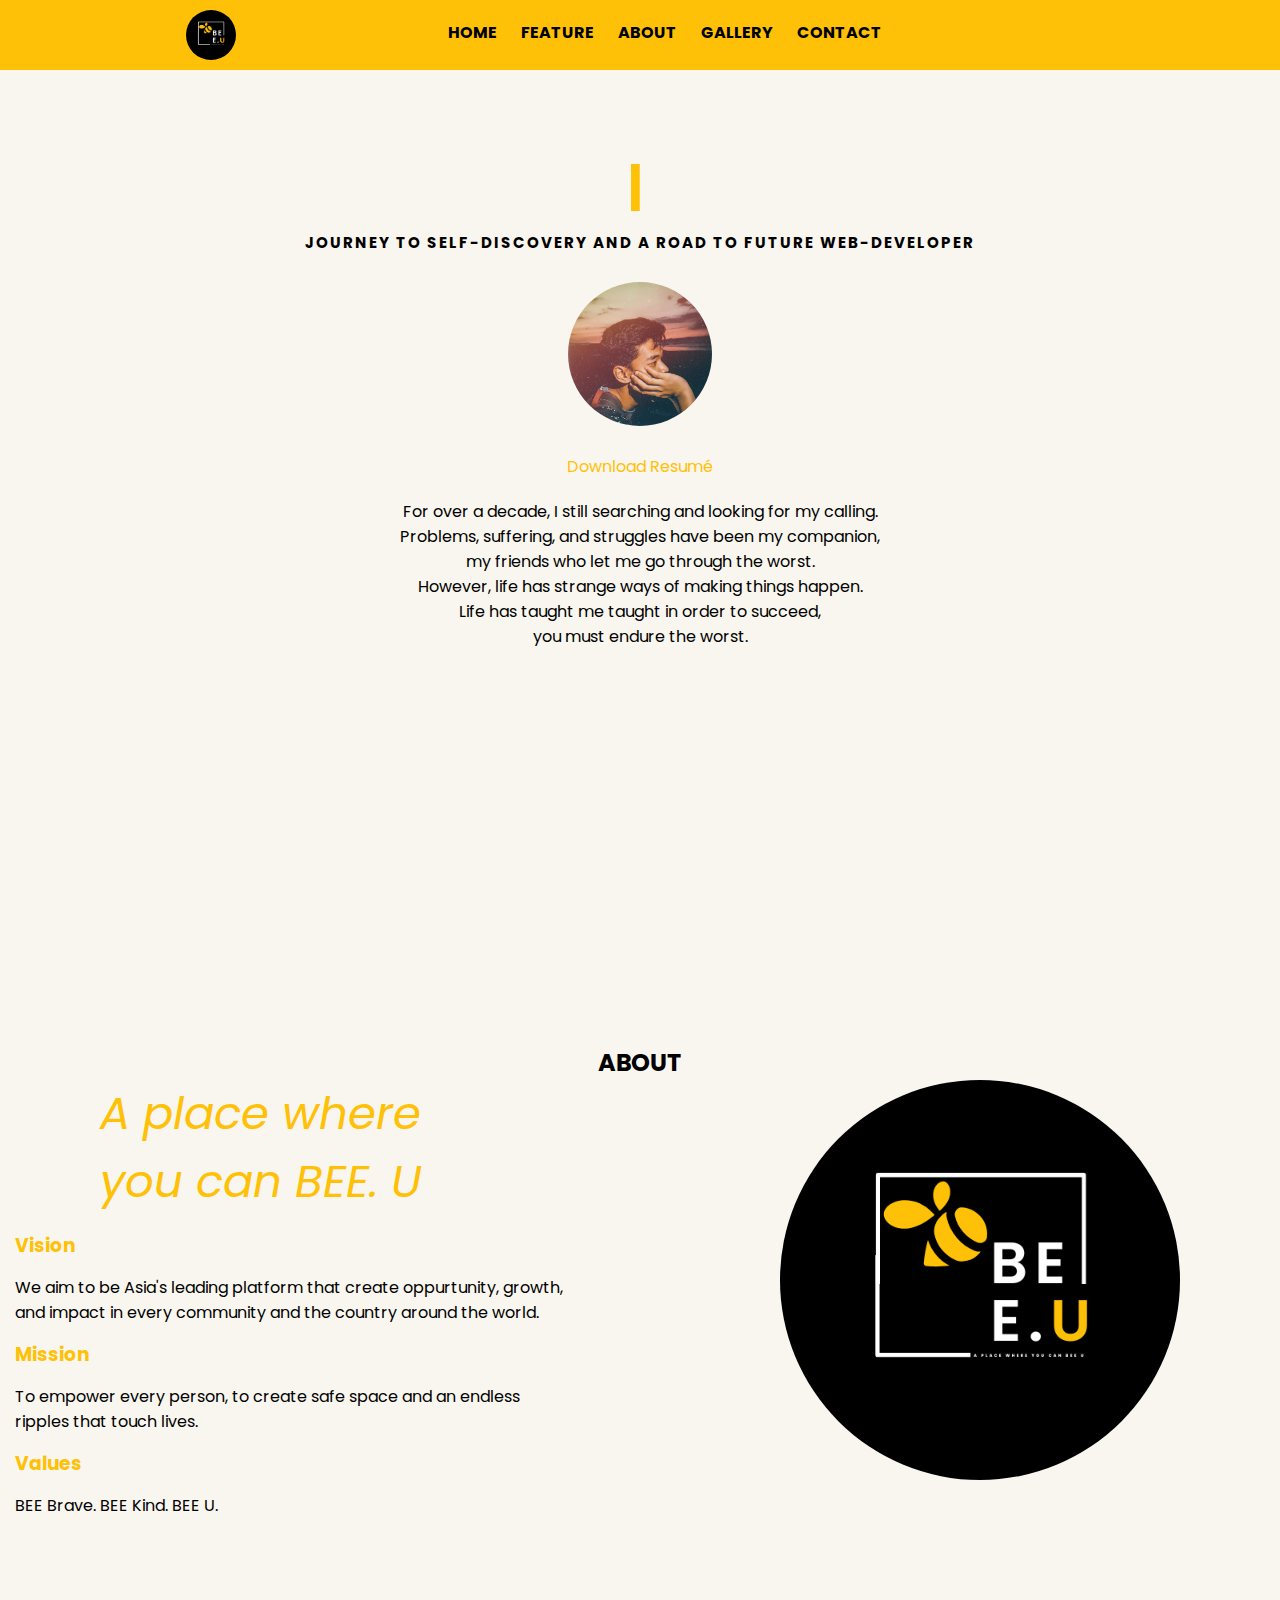
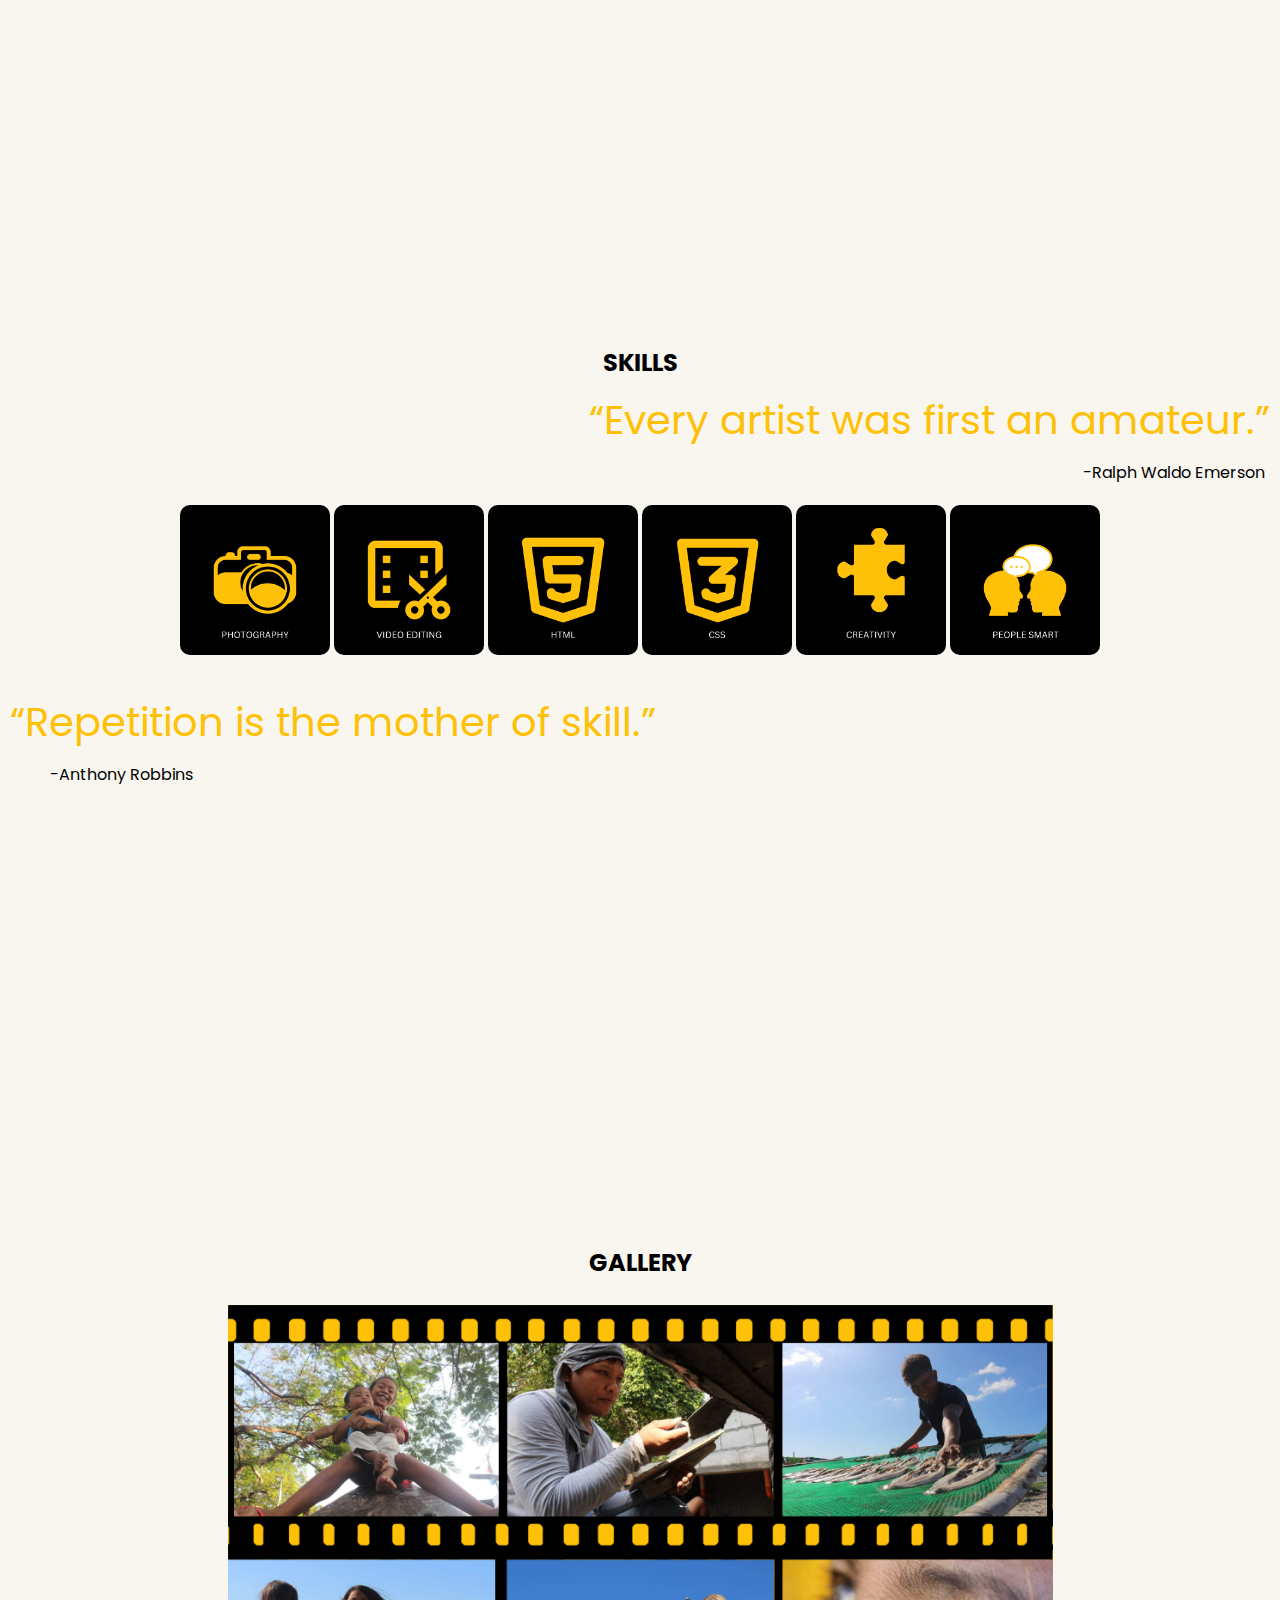
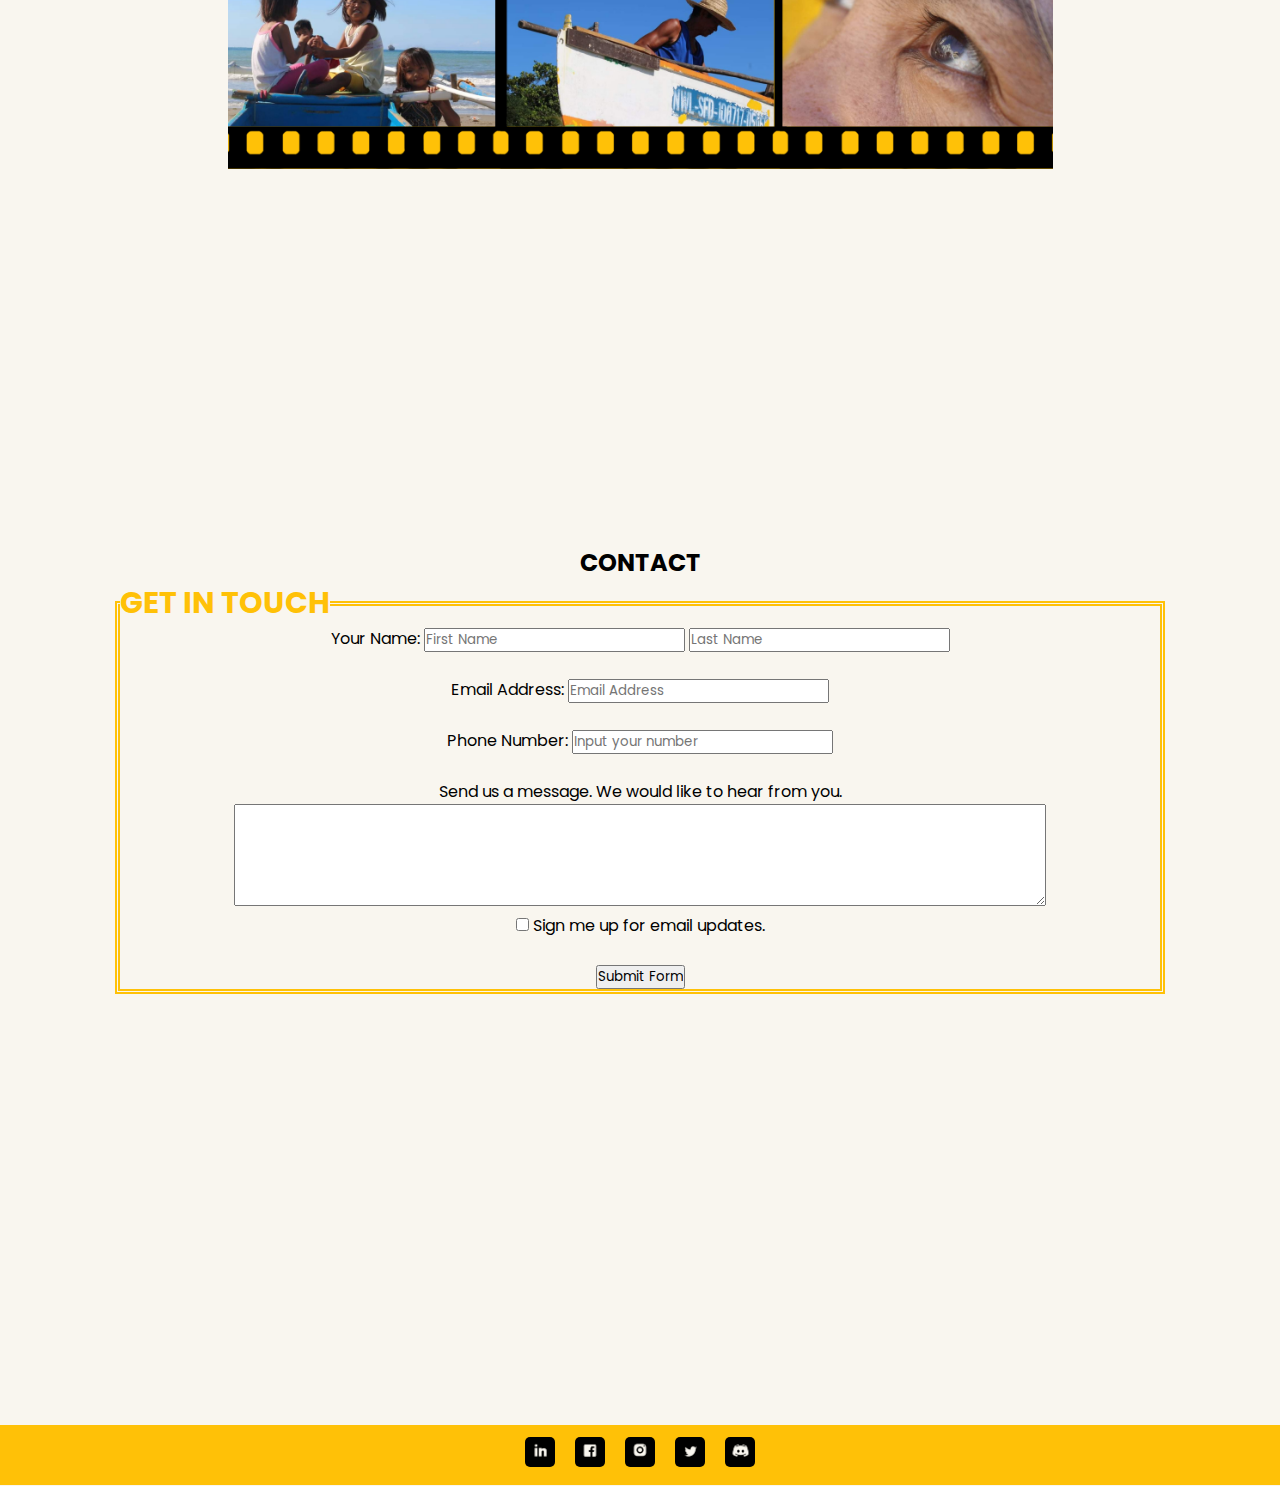
==== index.html @ 69dba622 "added files" ====
<!DOCTYPE html>
<html lang="en">
<head>
    <meta charset="UTF-8">
    <meta http-equiv="X-UA-Compatible" content="IE=edge">
    <meta name="viewport" content="width=device-width, initial-scale=1.0">
    <title>BEE.U</title>
    <link rel="icon" href="Assets/bee.ucircle2.png" type="image/x-icon">
    <link rel="stylesheet" href="style.css">
</head>
<body>
    <!----------- NAVIGATION ----------->
    <nav class='navigation-bar'>
        <ul class='nav-list'>
            <img class='logo' src='Assets/bee. u logo 2.png'  alt='BEE.U LOGO'>
            <li><a href='#section-home'>HOME</a></li>
            <li><a href='#section-about'>FEATURE</a></li>
            <li><a href='#section-skill'>ABOUT</a></li>
            <li><a href='#section-gallery'>GALLERY</a></li>
            <li><a href='#section-contact'>CONTACT</a></li>
        </ul>
    </nav>
    <br><br>
    <!----------- MAIN ----------->
    <main>
    <!----------- HEADER ----------->
    <br>
    <header class='main-header' id='section-home'>
        <h1 class='typewriter'>JULIUS PASILIAO</h1>
        <h2>JOURNEY TO SELF-DISCOVERY AND A ROAD TO FUTURE WEB-DEVELOPER</h2>
        <br>
        <img src='Assets/picture-profile.jpg'  alt='profile-picture'> <br>
        <a href='Assets/My Resume.pdf'>Download Resumé</a>
        <p>
            For over a decade, I still searching and looking for my calling. <br>
            Problems, suffering, and struggles have been my companion,  <br> my friends who let
            me go through the worst.
            <br>
            However, life has strange ways of making things happen. <br> Life has taught me taught
            in order to succeed, <br>  you must endure the worst. 
        </p>
    </header>

    <!----------- SECTION 1 (ABOUT) ----------->
    <section class='about' id='section-about'>
        <div class='about-statement' >
            <h2>ABOUT</h2>
            <img src='Assets/bee. u logo 2.png' alt='Bee.u Logo'>
            <p>
            A place where <br> you can BEE. U <br>
            </p>
        </div>
        <div class='vision-statement'>
            <h3>Vision</h3>
            <p>
            We aim to be Asia's leading platform that create oppurtunity, growth, <br>and impact
            in every community and the country around the world.
            </p>
        </div>
        <div class='mission-statement'>
            <h3>Mission</h3>
            <p>
            To empower every person, to create safe space and an endless <br>
            ripples that touch lives. 
            </p>
        </div>
        <div class='values-statement'>
            <h3>Values</h3>
            <p>
            BEE Brave.
            BEE Kind.
            BEE U. 
            </p>
        </div>
    </section>

    <!----------- SECTION 2 (SKILL) ----------->
    <section class='skill' id='section-skill'>
        <h2>SKILLS</h2>
        <div class='skill-quote1'>
            <q>Every artist was first an amateur.</q>
            <p>-Ralph Waldo Emerson</p>
        </div>
        <div class='skill-container'>
            <div class='skill-set'>
                <img src='Assets/PHOTOGRAPHY.png' alt='Photography-skill'>
                <img src='Assets/VIDEO.png' alt='Video-editing-skill'>
                <img src='Assets/HTML.png' alt='html-skill'>
                <img src='Assets/CSS.png' alt='css-skill'>
                <img src='Assets/CREATIVITY.png' alt='creativity-skill'>
                <img src='Assets/PEOPLE SMART.png' alt='people-smart-skill'>
            </div>
        </div>
        <div class='skill-quote2'>
            <q>Repetition is the mother of skill.</q>
            <p>-Anthony Robbins</p>
        </div>
        </section>

    <!----------- SECTION 3 (GALLERY) ----------->
    <section class='gallery' id='section-gallery'>
        <h2>GALLERY</h2>
        <br>
        <img src='Assets/Film.png' alt='Image-gallery'>
    </section>

    <!----------- SECTION 4 (CONTACT) ----------->
    <section class='contact' id='section-contact'>
        <h2>CONTACT</h2>
        <form>
            <fieldset class=''> 
                <legend><strong>GET IN TOUCH</strong></legend>
                <label for='name'>Your Name:  </label><input type='text' id='name' placeholder='First Name' required> <input type="text" placeholder='Last Name' name='last-name' required> <br><br>
                <label for='email'>Email Address:  </label><input type='email' id='email' placeholder='Email Address' required> <br> <br>
                <label for='number'>Phone Number:  </label><input type='tel' id='number' placeholder='Input your number' required> <br><br>
                <label for="messages">Send us a message. We would like to hear from you.</label><br>
                <textarea id='messages' cols='70' rows='5'></textarea> <br>
                <input type='checkbox'>  Sign me up for email updates.  <br><br>
                <input type='submit' name='submit' value='Submit Form' id='submit-form'>
            </fieldset>
        </form>
    </section>
    <br><br>
    </main>

    <footer class='main-footer'>
        <div class='list-footer'>
            <a href='https://www.linkedin.com/in/juliusestradapasiliao09/#education'><img src='Assets/linkedin.png' alt='Linked-In Account'> </a>
            <a href='https://www.facebook.com/juliusestradapasiliao.09'><img src='Assets/facebook.png' alt='Faceboook Account'> </a>
            <a href='https://www.instagram.com/zeke_dojin'><img src='Assets/instagram.png' alt='Instagram Account'> </a>
            <a href='https://twitter.com/julius_pasiliao'><img src='Assets/twitter.png' alt='Twitter Account'> </a>
            <a href='https://discord.com/channels/@me'><img src='Assets/discord.png' alt='Discord Account'> </a>
        </div>
    </footer>
</body>
</html>
---- style.css ----
/* UNIVERSAL */
@import url('https://fonts.googleapis.com/css2?family=Poppins&display=swap');

*{
    margin: 0;
    padding: 0;
    font-family: 'Poppins', sans-serif;
    box-sizing: border-box;
}

body{
    background-color: #f9f6ef;
}

/* NAVIGATION BAR */
nav{
    overflow: hidden;
    position: fixed;
    top: 0;
    width: 100%;
}

.navigation-bar{
    background-color: #ffc107;
    padding: 5px;
    margin: 0;
    height: 70px;
    overflow: hidden;
    position: fixed;
    top: 0;
    width: 100%;
}

.logo{
    height: 50px;
    width: 50px;
    border-radius: 50px;
    position: relative;
    right: 200px;
}

ul{
    display: flex;
    justify-content: center;
    padding: 5px;
}

li{
    display: inline-block;
    margin: 5px;
    padding: 5px;                 
}

.nav-list{
    overflow: hidden;
}

.nav-list a:hover{
    color: #f9f6ef;
    border-top: 6px solid #f9f6ef;
    border-bottom: 6px solid #f9f6ef;
    animation-delay: 3s;
    border-radius: 5px;
    cursor: pointer;
}

.nav-list a{
    color: #000;
    text-decoration-line: none;
    padding: 2px;
    border-radius: 4px;
    font-weight: bold;
}




/* HEADER */
#section-home{
    height: 100vh;
    padding-top: 70px;
}

.main-header h1{
    text-align: center;
    letter-spacing: 10px;
    padding: 5px;
    font-size: 50px;
    flex-wrap: wrap;
}

.main-header h2{
    text-align: center;
    font-size: 15px;
    font-style: normal;
    font-weight: 10px;
    letter-spacing: 2px;
}

.main-header img{
    height: 150px;
    width: 150px;
    border-radius: 150px;
    padding: 3px;
    display: block;
    margin-left: auto;
    margin-right: auto;
}

.main-header p{
    display: block;
    margin: auto;
    padding: 20px;
    text-align: center;
    /* display: flex; 
    justify-content: center; */
}

.main-header a{
    display: block;
    margin-right: auto;
    margin-left: auto;
    text-align: center;
    text-decoration: none;
    color: #ffc107;
}

.typewriter{
    position: relative;
}

.typewriter::after{
    content: '|';
    position: absolute;
    right: 0;
    color:#ffc107;
    width: 100%;
    background-color: #f9f6ef;
    animation: typing 2.5s steps(30) alternate infinite;
}

@keyframes typing{
    to{
        width: 0;
    }
}

/* SECTION 1 (ABOUT) */
#section-about{
    height: 100vh;
    padding-top: 70px;
}

.about h2{
    text-align: center;
}

.about img{
    width: 400px;
    height: 400px;
    float: right;
    border-radius: 400px;
    padding: auto;
    margin-right: 100px;
}

.about-statement p{
    margin-left: 100px;
    font-size: 45px;
    color: #ffc107;
    font-style: italic;
}

.vision-statement h3{
    margin: 15px;
    color: #ffc107;
}

.vision-statement p{
    margin: 15px;
}

.mission-statement h3{
    margin: 15px;
    color: #ffc107;
}

.mission-statement p{
    margin: 15px;
}

.values-statement h3{
    margin: 15px;
    color: #ffc107;
}

.values-statement p{
    margin: 15px;
}

/* SECTION 2 (SKILL) */
#section-skill{
    height: 100vh;
    padding-top: 70px;
}

.skill h2{
    text-align: center;
}

.skill-container{
    display: flex;
    justify-content: center;
    margin: auto;
    padding: 20px;
}

.skill-set img{
    width: 150px;
    height: 150px;
    border-radius: 10px;
}

.skill-quote1 q{
    color: #ffc107;
    font-size: 40px;
    display: flex;
    justify-content: flex-end;
    padding: 10px;
}
.skill-quote1 p{
    display: flex;
    justify-content: end;
    margin-right: 15px;
}

.skill-quote2 q{
    color: #ffc107;
    font-size: 40px;
    display: flex;
    justify-content: flex-start;
    padding: 10px;
}

.skill-quote2 p{
    display: flex;
    justify-content: flex-start;
    margin-left: 50px;
}

/* SECTION 3 (GALLERY) */
#section-gallery{
    height: 100vh;
    padding: 70px;
}

.gallery h2{
    text-align: center;
}

.gallery img{
    margin: auto;
    display: flex;
    align-items: center;
    width: 825px;
}

/* SECTION 4 (CONTACT)*/
#section-contact{
    height: 100vh;
    padding-top: 70px;
}

.contact h2{
    text-align: center;
}

fieldset{
    text-align: center;
    margin: auto;
    border-color: #ffc107;
    width: 1050px;
    border-style: double;
    border-width: 5px;
}

legend{
    color: #ffc107;
    font-size: 30px;
    text-align: left;
}

/* FOOTER */
.main-footer{
    background-color: #ffc107;
    height: 60px;
    padding: 0px;
    margin: 0;
    position: relative;
}

.list-footer{
    text-decoration-line: none;
    margin: auto;
    padding: 2px;
    display: flex;
    justify-content: center;
}

.list-footer a{
    padding: 10px;
}

.list-footer img{
    width: 30px;
    text-decoration-line: none;
    border-radius: 5px;
    overflow: hidden;
}

/* MEDIA QUERY */
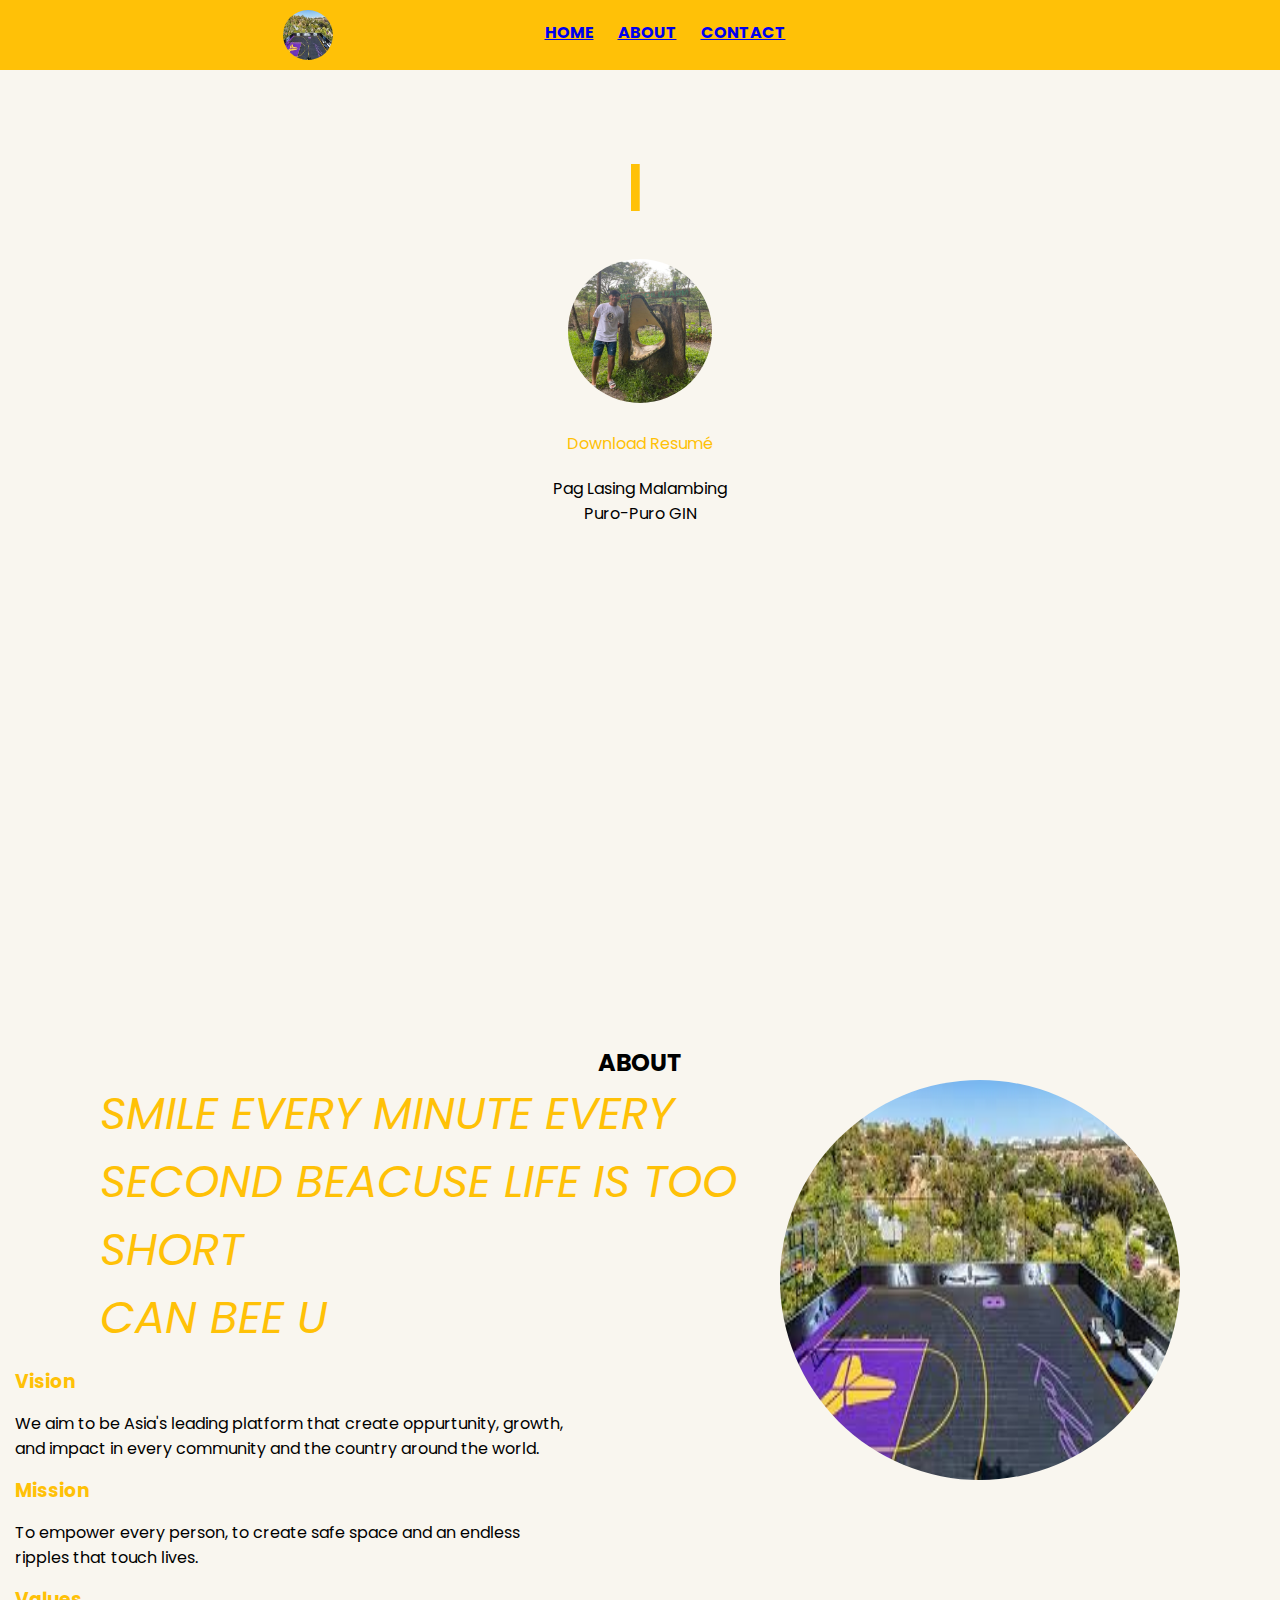
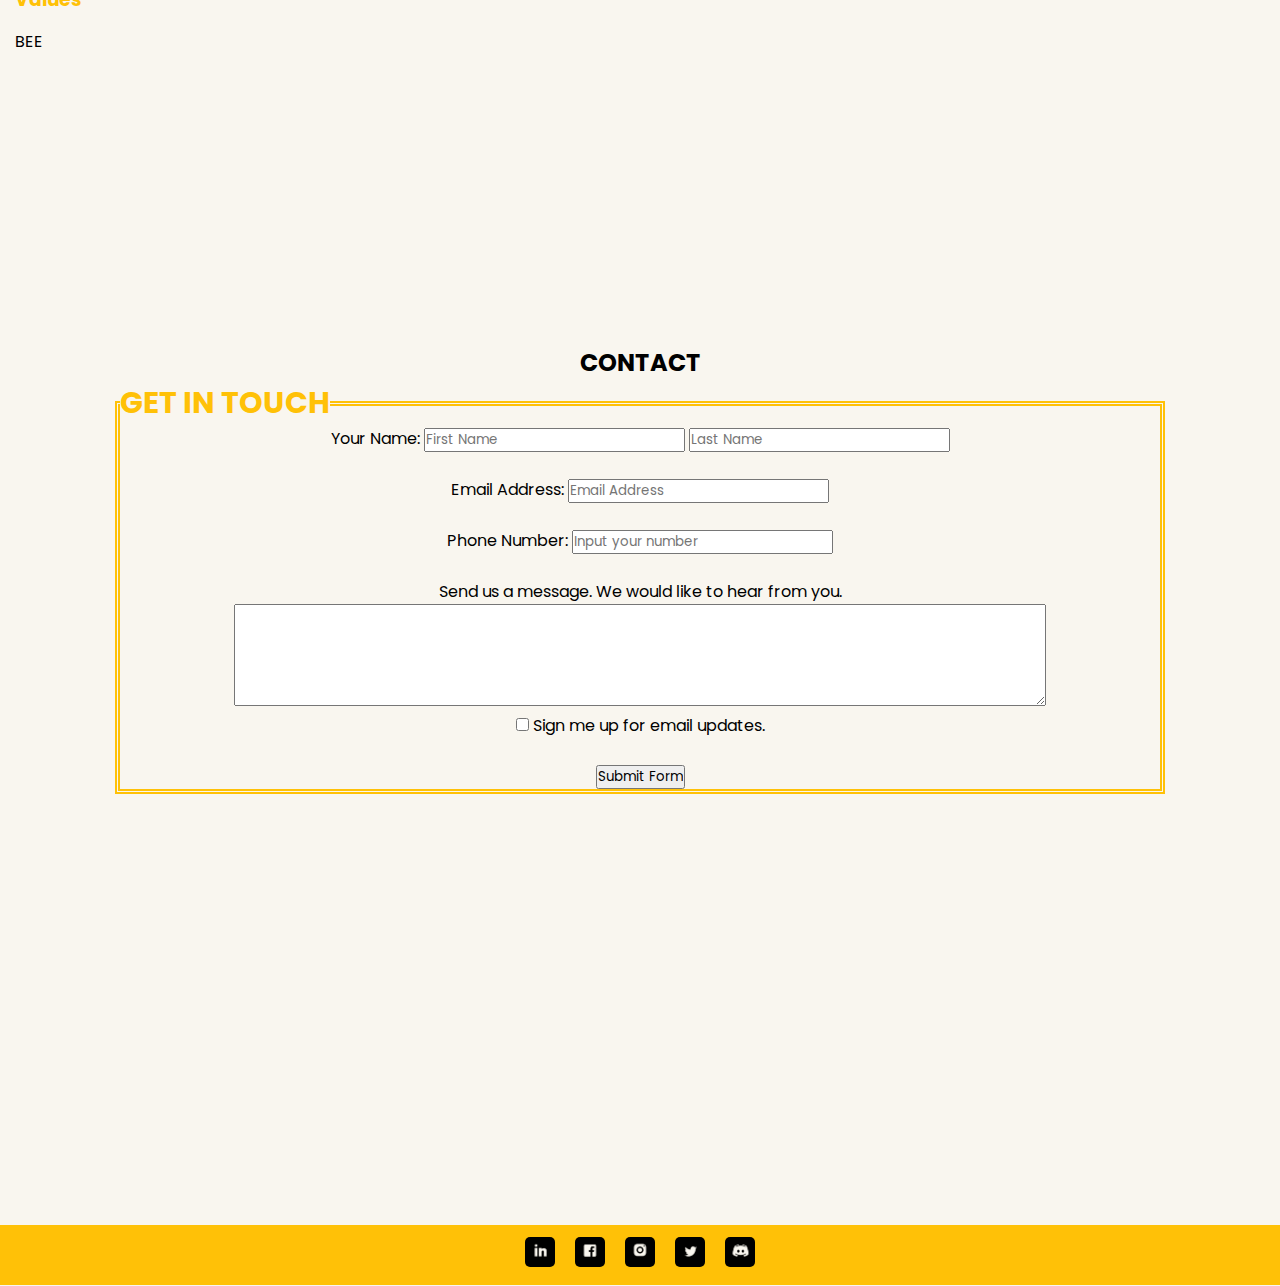
==== commit 53ac1cd4: "new files" ====
--- a/index.html
+++ b/index.html
@@ -12,11 +12,9 @@
     <!----------- NAVIGATION ----------->
     <nav class='navigation-bar'>
         <ul class='nav-list'>
-            <img class='logo' src='Assets/bee. u logo 2.png'  alt='BEE.U LOGO'>
+            <img class='logo' src='basketball.jpg'BEE.U LOGO'>
             <li><a href='#section-home'>HOME</a></li>
-            <li><a href='#section-about'>FEATURE</a></li>
-            <li><a href='#section-skill'>ABOUT</a></li>
-            <li><a href='#section-gallery'>GALLERY</a></li>
+            <li><a href='#section-about'>ABOUT</a></li>
             <li><a href='#section-contact'>CONTACT</a></li>
         </ul>
     </nav>
@@ -26,18 +24,16 @@
     <!----------- HEADER ----------->
     <br>
     <header class='main-header' id='section-home'>
-        <h1 class='typewriter'>JULIUS PASILIAO</h1>
-        <h2>JOURNEY TO SELF-DISCOVERY AND A ROAD TO FUTURE WEB-DEVELOPER</h2>
+        <h1 class='typewriter'>CHARLES</h1>
+        <h2></h2>
         <br>
-        <img src='Assets/picture-profile.jpg'  alt='profile-picture'> <br>
+        <img src='Assets/profile pic.jpg'  alt='profile-picture'> <br>
         <a href='Assets/My Resume.pdf'>Download Resumé</a>
         <p>
-            For over a decade, I still searching and looking for my calling. <br>
-            Problems, suffering, and struggles have been my companion,  <br> my friends who let
-            me go through the worst.
+            Pag Lasing Malambing 
             <br>
-            However, life has strange ways of making things happen. <br> Life has taught me taught
-            in order to succeed, <br>  you must endure the worst. 
+            Puro-Puro GIN
+            
         </p>
     </header>
 
@@ -45,9 +41,9 @@
     <section class='about' id='section-about'>
         <div class='about-statement' >
             <h2>ABOUT</h2>
-            <img src='Assets/bee. u logo 2.png' alt='Bee.u Logo'>
+            <img src='basketball.jpg' alt='Bee.u Logo'>
             <p>
-            A place where <br> you can BEE. U <br>
+            SMILE EVERY MINUTE EVERY SECOND BEACUSE LIFE IS TOO SHORT <br> CAN BEE U  <br>
             </p>
         </div>
         <div class='vision-statement'>
@@ -67,42 +63,13 @@
         <div class='values-statement'>
             <h3>Values</h3>
             <p>
-            BEE Brave.
-            BEE Kind.
-            BEE U. 
+            BEE
+            
+            
             </p>
         </div>
     </section>
 
-    <!----------- SECTION 2 (SKILL) ----------->
-    <section class='skill' id='section-skill'>
-        <h2>SKILLS</h2>
-        <div class='skill-quote1'>
-            <q>Every artist was first an amateur.</q>
-            <p>-Ralph Waldo Emerson</p>
-        </div>
-        <div class='skill-container'>
-            <div class='skill-set'>
-                <img src='Assets/PHOTOGRAPHY.png' alt='Photography-skill'>
-                <img src='Assets/VIDEO.png' alt='Video-editing-skill'>
-                <img src='Assets/HTML.png' alt='html-skill'>
-                <img src='Assets/CSS.png' alt='css-skill'>
-                <img src='Assets/CREATIVITY.png' alt='creativity-skill'>
-                <img src='Assets/PEOPLE SMART.png' alt='people-smart-skill'>
-            </div>
-        </div>
-        <div class='skill-quote2'>
-            <q>Repetition is the mother of skill.</q>
-            <p>-Anthony Robbins</p>
-        </div>
-        </section>
-
-    <!----------- SECTION 3 (GALLERY) ----------->
-    <section class='gallery' id='section-gallery'>
-        <h2>GALLERY</h2>
-        <br>
-        <img src='Assets/Film.png' alt='Image-gallery'>
-    </section>
 
     <!----------- SECTION 4 (CONTACT) ----------->
     <section class='contact' id='section-contact'>
--- a/style.css
+++ b/style.css
@@ -56,7 +56,7 @@
 }
 
 .nav-list a:hover{
-    color: #f9f6ef;
+    color: #color black
     border-top: 6px solid #f9f6ef;
     border-bottom: 6px solid #f9f6ef;
     animation-delay: 3s;
@@ -65,7 +65,7 @@
 }
 
 .nav-list a{
-    color: #000;
+    color: #f9f6ef
     text-decoration-line: none;
     padding: 2px;
     border-radius: 4px;
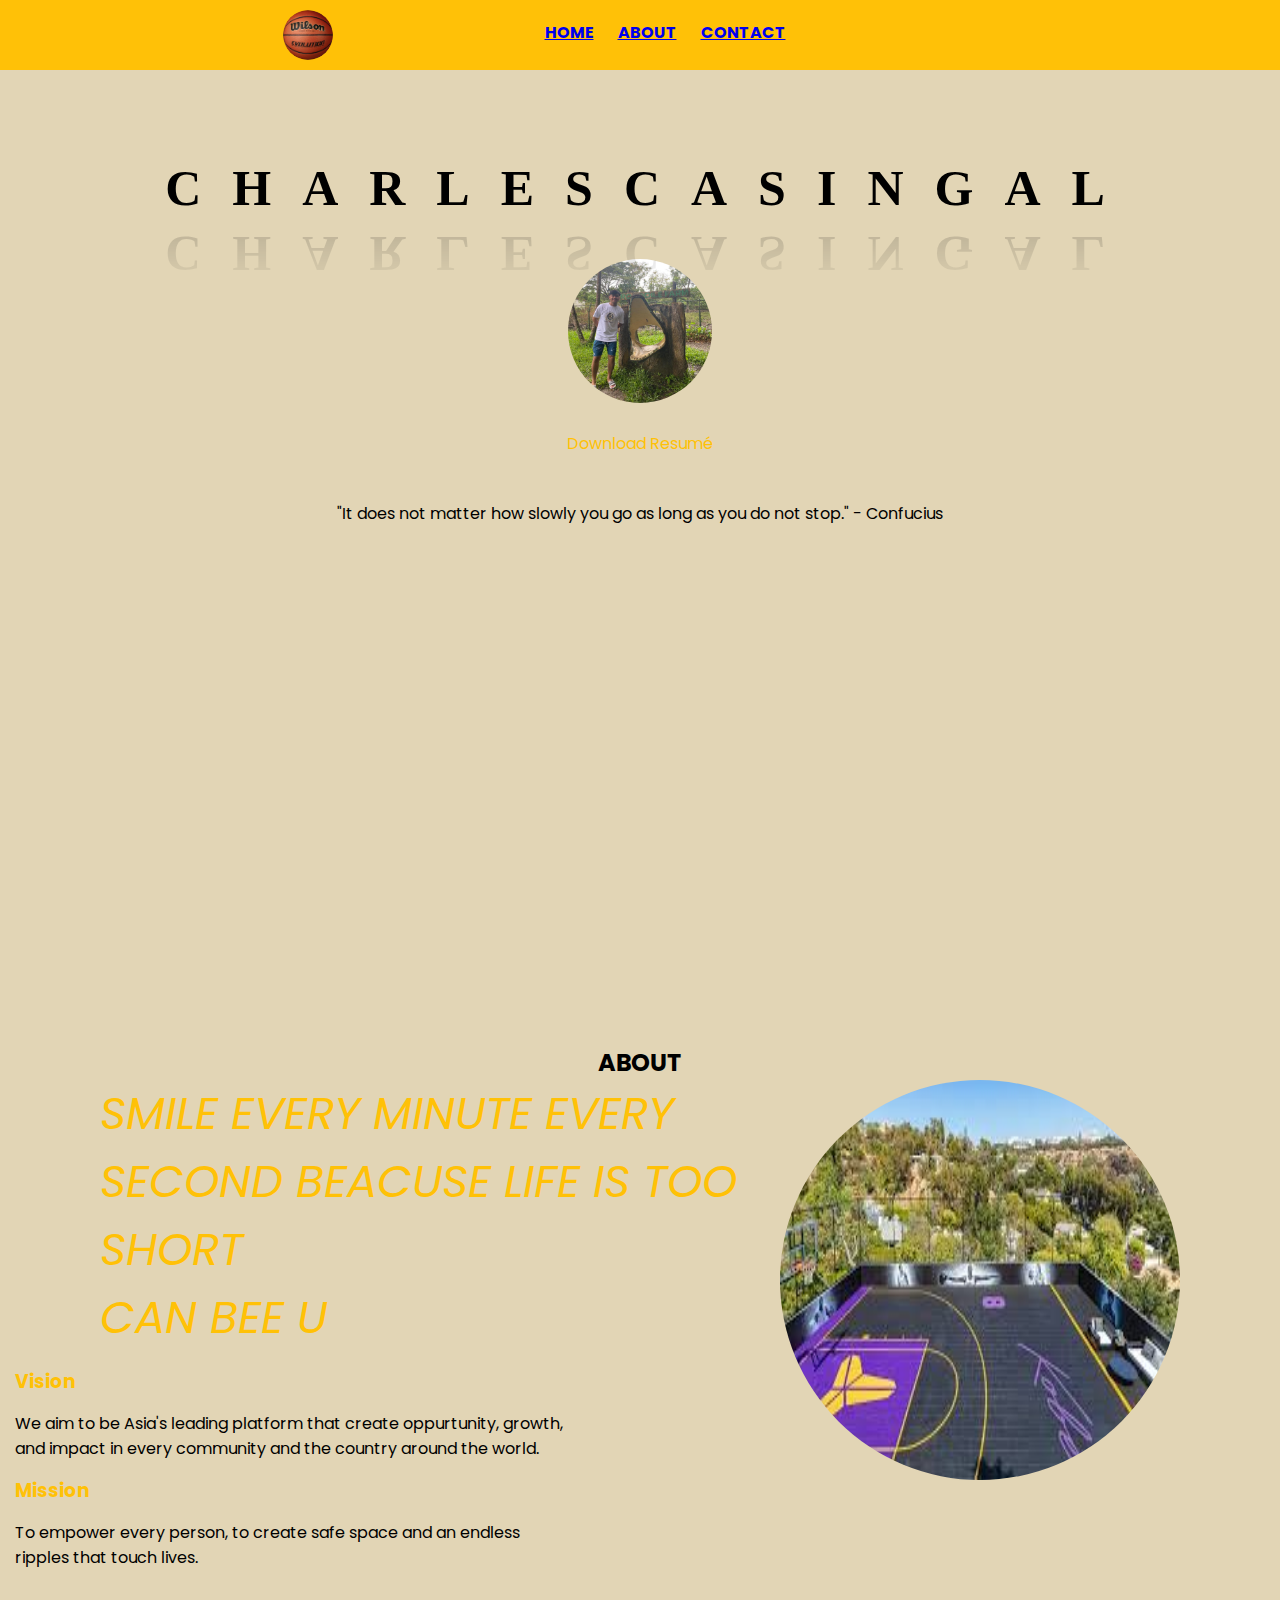
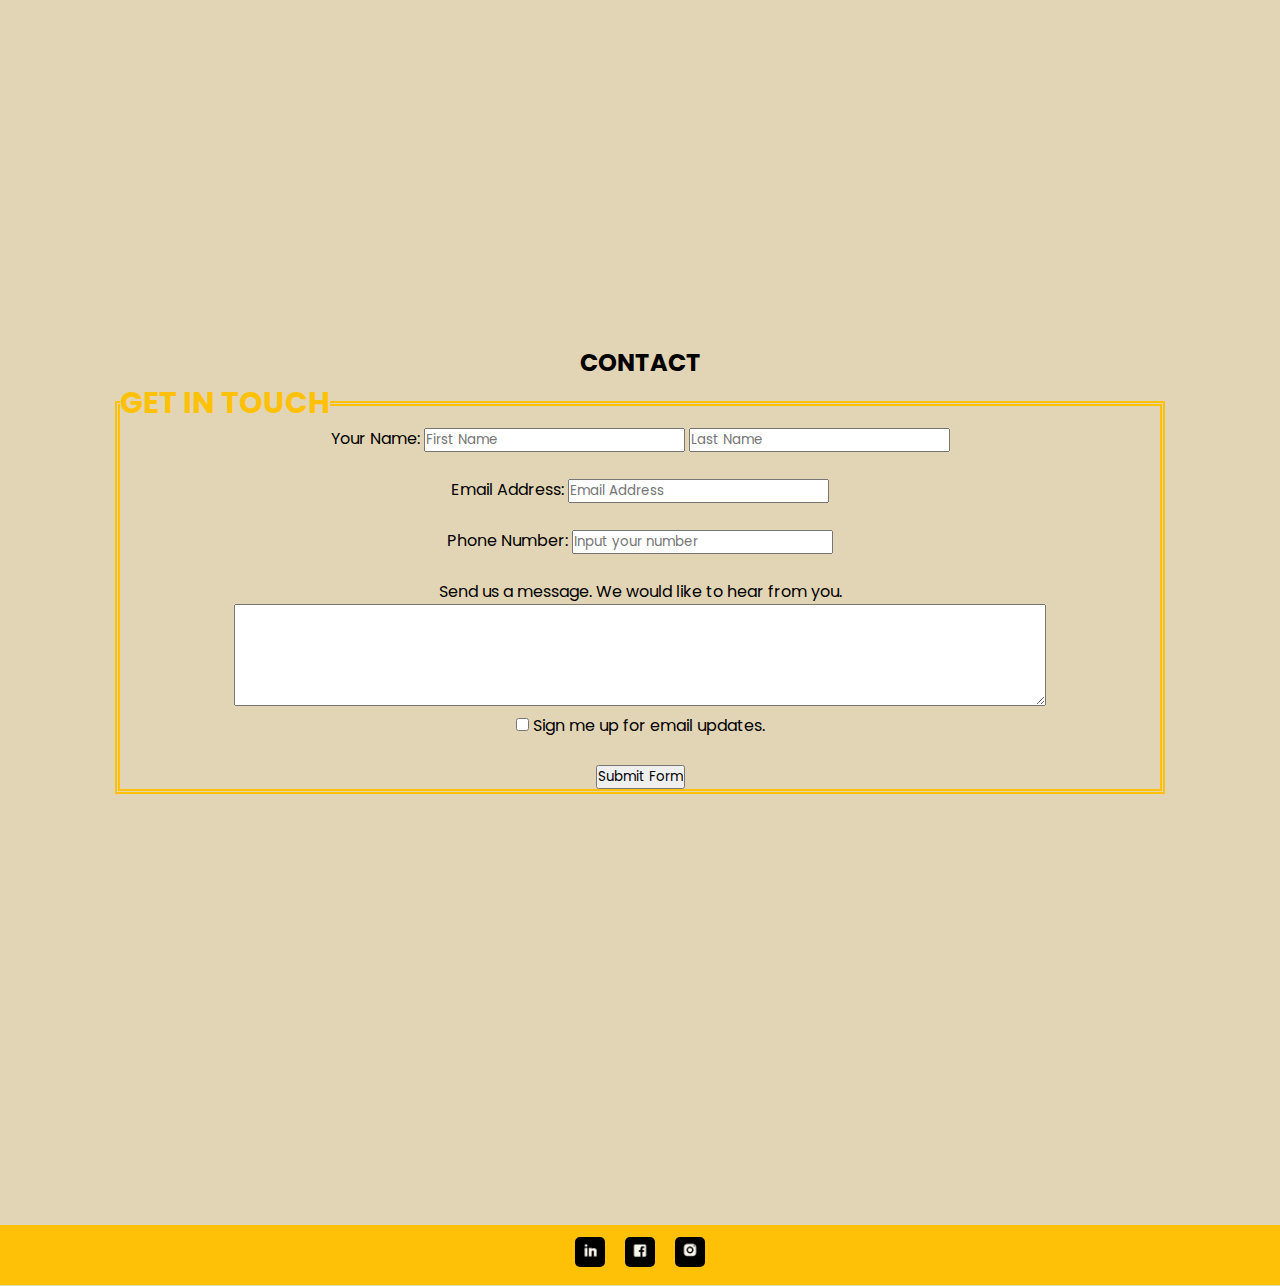
==== commit 0580f3dc: "ss" ====
--- a/index.html
+++ b/index.html
@@ -4,15 +4,15 @@
     <meta charset="UTF-8">
     <meta http-equiv="X-UA-Compatible" content="IE=edge">
     <meta name="viewport" content="width=device-width, initial-scale=1.0">
-    <title>BEE.U</title>
-    <link rel="icon" href="Assets/bee.ucircle2.png" type="image/x-icon">
+    <title>BBall</title>
+    <link rel="icon" href="Assets/sd.png" type="image/x-icon">
     <link rel="stylesheet" href="style.css">
 </head>
 <body>
     <!----------- NAVIGATION ----------->
     <nav class='navigation-bar'>
         <ul class='nav-list'>
-            <img class='logo' src='basketball.jpg'BEE.U LOGO'>
+            <img class='logo' src='Assets/sd.png'BEE.U LOGO'>
             <li><a href='#section-home'>HOME</a></li>
             <li><a href='#section-about'>ABOUT</a></li>
             <li><a href='#section-contact'>CONTACT</a></li>
@@ -24,15 +24,32 @@
     <!----------- HEADER ----------->
     <br>
     <header class='main-header' id='section-home'>
-        <h1 class='typewriter'>CHARLES</h1>
+        <h1 class="waviy">
+            <span style="--i:1">C</span>
+            <span style="--i:2">H</span>
+            <span style="--i:3">A</span>
+            <span style="--i:4">R</span>
+            <span style="--i:5">L</span>
+            <span style="--i:6">E</span>
+            <span style="--i:7">S</span>
+            <span style="--i:8">C</span>
+            <span style="--i:9">A</span>
+            <span style="--i:10">S</span>
+            <span style="--i:11">I</span> 
+            <span style="--i:12">N</span>
+            <span style="--i:13">G</span>
+            <span style="--i:14">A</span>
+            <span style="--i:14">L</span>
+           
+        </h1>
         <h2></h2>
         <br>
         <img src='Assets/profile pic.jpg'  alt='profile-picture'> <br>
-        <a href='Assets/My Resume.pdf'>Download Resumé</a>
+        <a href='Assets/ssssss.pdf'>Download Resumé</a>
         <p>
-            Pag Lasing Malambing 
+             
             <br>
-            Puro-Puro GIN
+            "It does not matter how slowly you go as long as you do not stop." - Confucius
             
         </p>
     </header>
@@ -41,7 +58,7 @@
     <section class='about' id='section-about'>
         <div class='about-statement' >
             <h2>ABOUT</h2>
-            <img src='basketball.jpg' alt='Bee.u Logo'>
+            <img src='Assets/basketball.jpg' alt='Bee.u Logo'>
             <p>
             SMILE EVERY MINUTE EVERY SECOND BEACUSE LIFE IS TOO SHORT <br> CAN BEE U  <br>
             </p>
@@ -58,14 +75,6 @@
             <p>
             To empower every person, to create safe space and an endless <br>
             ripples that touch lives. 
-            </p>
-        </div>
-        <div class='values-statement'>
-            <h3>Values</h3>
-            <p>
-            BEE
-            
-            
             </p>
         </div>
     </section>
@@ -92,11 +101,9 @@
 
     <footer class='main-footer'>
         <div class='list-footer'>
-            <a href='https://www.linkedin.com/in/juliusestradapasiliao09/#education'><img src='Assets/linkedin.png' alt='Linked-In Account'> </a>
-            <a href='https://www.facebook.com/juliusestradapasiliao.09'><img src='Assets/facebook.png' alt='Faceboook Account'> </a>
-            <a href='https://www.instagram.com/zeke_dojin'><img src='Assets/instagram.png' alt='Instagram Account'> </a>
-            <a href='https://twitter.com/julius_pasiliao'><img src='Assets/twitter.png' alt='Twitter Account'> </a>
-            <a href='https://discord.com/channels/@me'><img src='Assets/discord.png' alt='Discord Account'> </a>
+            <a href='https://www.linkedin.com/in/charles-angelo-casingal-a405322b0/'><img src='Assets/linkedin.png' alt='Linked-In Account'> </a>
+            <a href='https://www.facebook.com/charles.casingal'><img src='Assets/facebook.png' alt='Faceboook Account'> </a>
+            <a href='https://www.instagram.com/charlescasingal_kits/'><img src='Assets/instagram.png' alt='Instagram Account'> </a>
         </div>
     </footer>
 </body>
--- a/style.css
+++ b/style.css
@@ -9,7 +9,7 @@
 }
 
 body{
-    background-color: #f9f6ef;
+    background-color: #e2d5b5;
 }
 
 /* NAVIGATION BAR */
@@ -145,6 +145,30 @@
     }
 }
 
+.waviy {
+    position: relative;
+    -webkit-box-reflect: below -20px linear-gradient(transparent, rgba(0,0,0,.2));
+    font-size: 60px;
+  }
+  .waviy span {
+    font-family: 'Alfa Slab One', cursive;
+    position: relative;
+    display: inline-block;
+    color: black;
+    text-transform: uppercase;
+    animation: waviy 2s infinite;
+    animation-delay: calc(.1s * var(--i));
+    
+  }
+
+  @keyframes waviy {
+    0%,40%,100% {
+      transform: translateY(0)
+    }
+    20% {
+      transform: translateY(-20px)
+    }
+  }
 /* SECTION 1 (ABOUT) */
 #section-about{
     height: 100vh;
